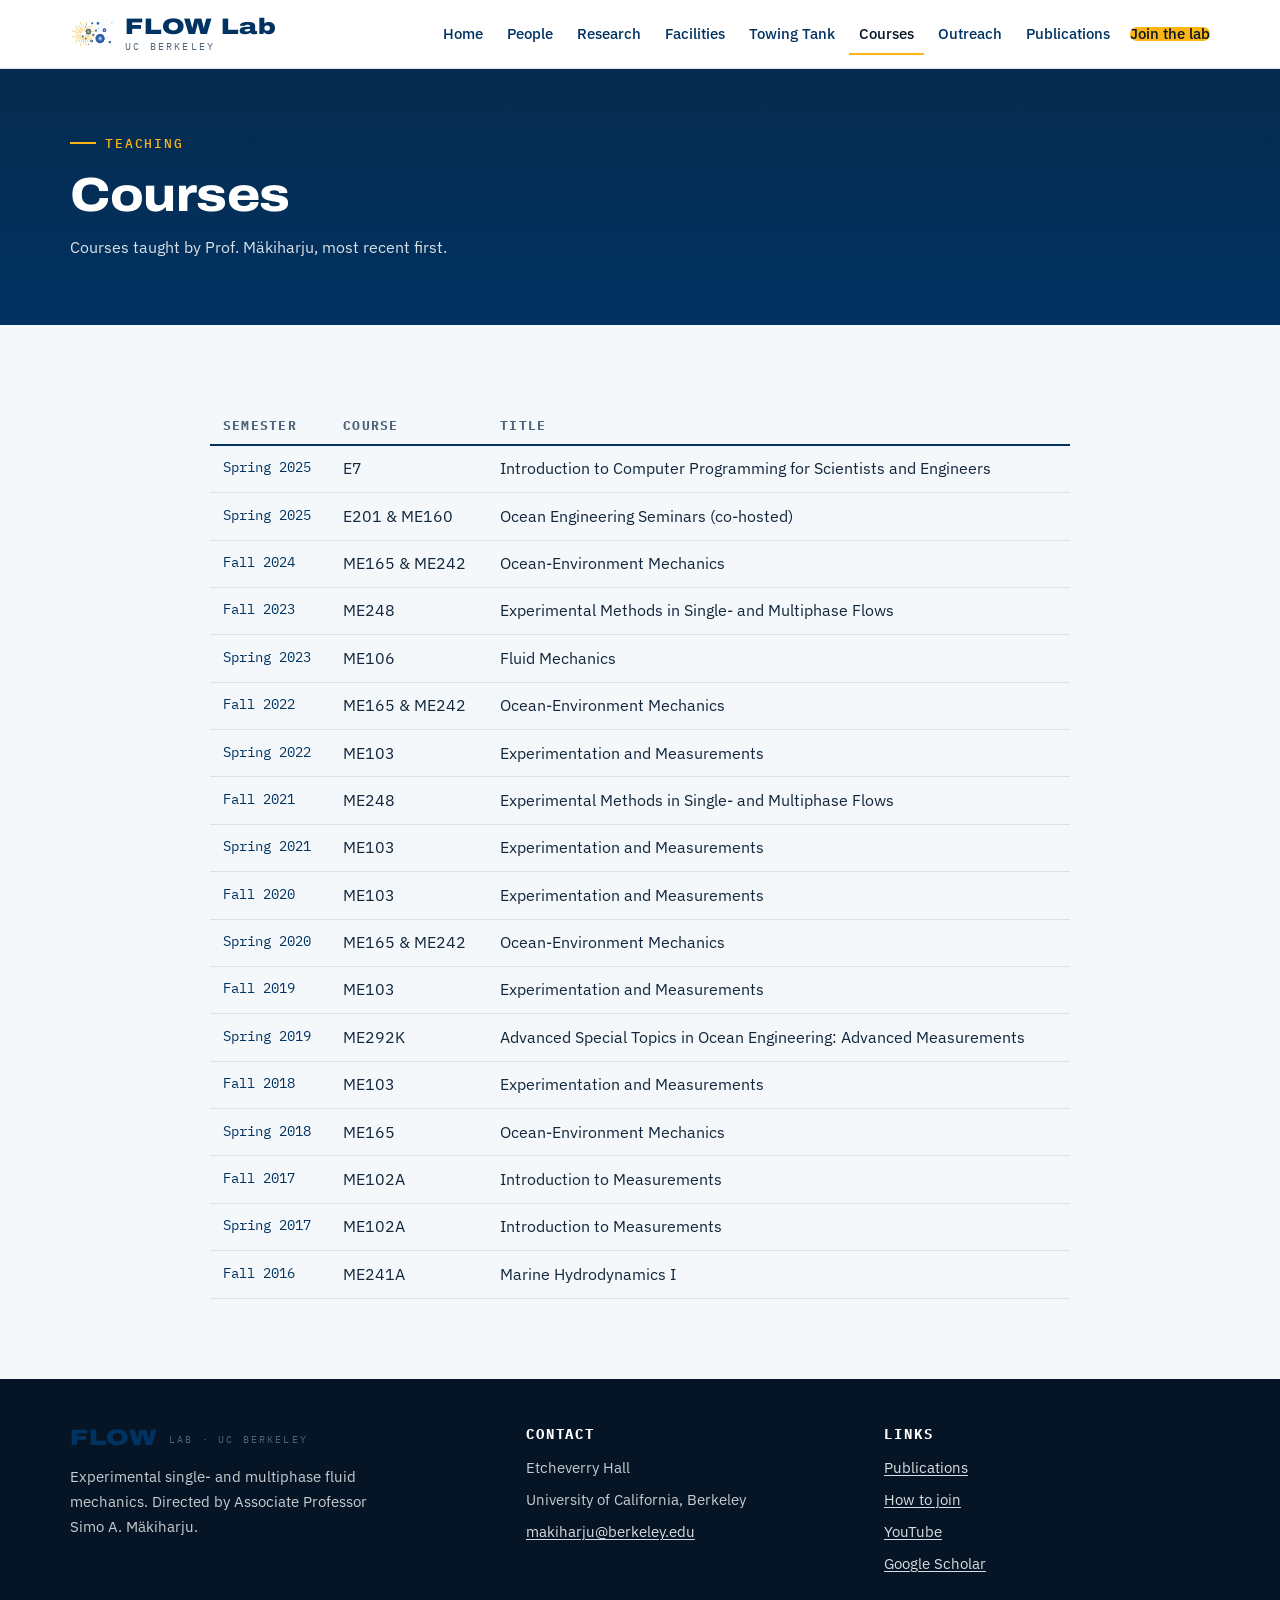
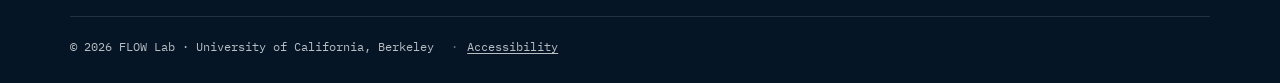
==== courses.html @ 6fd6cc65 "Add files via upload" ====
<!DOCTYPE html>
<!-- =====================================================================
     FLOW LAB · COURSES — one table row per semester, newest at the top of <tbody>.
     Site docs: README.md · Shared header/footer are duplicated on every
     page — edit them everywhere or use a tool like sed for global changes.
     ===================================================================== -->
<html lang="en">
<head>
  <meta charset="UTF-8">
  <meta name="viewport" content="width=device-width, initial-scale=1">
  <title>Courses — FLOW Lab</title>
  <meta name="description" content="Courses taught by Professor Simo Mäkiharju at UC Berkeley Mechanical Engineering.">
  <link rel="preconnect" href="https://fonts.googleapis.com">
  <link rel="preconnect" href="https://fonts.gstatic.com" crossorigin>
  <link href="https://fonts.googleapis.com/css2?family=Archivo:wdth,wght@62..125,400..900&family=IBM+Plex+Sans:wght@400;500;600;700&family=IBM+Plex+Mono:wght@400;500&display=swap" rel="stylesheet">
  <link rel="stylesheet" href="css/style.css">
  <link rel="icon" type="image/png" href="assets/img/favicon.png">
</head>
<body>
<a class="skip-link" href="#main">Skip to content</a>

<header class="site-head">
  <div class="container site-head__row">
    <a class="wordmark" href="index.html" aria-label="FLOW Lab home">
      <!-- Lab emblem (from the official logo). Swap assets/img/emblem.png to update. -->
      <img class="wordmark__emblem" src="assets/img/emblem.png" alt="" width="44" height="44">
      <span class="wordmark__text">
        <span class="wordmark__flow">FLOW Lab</span>
        <span class="wordmark__sub">UC Berkeley</span>
      </span>
    </a>
    <button class="nav-toggle" aria-expanded="false" aria-controls="site-nav">Menu</button>
    <nav id="site-nav" class="site-nav" aria-label="Main">
      <ul>
        <li><a href="index.html">Home</a></li>
        <li><a href="people.html">People</a></li>
        <li><a href="research-areas.html">Research</a></li>
        <li><a href="facilities-equipment.html">Facilities</a></li>
        <li><a href="physical-model-test-facility.html">Towing Tank</a></li>
        <li><a href="courses.html" aria-current="page">Courses</a></li>
        <li><a href="outreach.html">Outreach</a></li>
        <li><a href="publications.html">Publications</a></li>
        <li class="site-nav__cta"><a class="btn btn--gold" href="applying-to-join.html">Join the lab</a></li>
      </ul>
    </nav>
  </div>
</header>

<main id="main">

  <section class="page-hero">
    <div class="container">
      <p class="eyebrow">Teaching</p>
      <h1>Courses</h1>
      <p class="page-hero__lede">Courses taught by Prof. Mäkiharju, most recent first.</p>
    </div>
  </section>

  <section class="section">
    <div class="container" style="max-width:860px;">
      <table class="table">
        <thead>
          <tr><th scope="col">Semester</th><th scope="col">Course</th><th scope="col">Title</th></tr>
        </thead>
        <tbody>
          <!-- TO ADD A SEMESTER: copy a row and place it at the top of tbody -->
          <tr><td>Spring 2025</td><td>E7</td><td>Introduction to Computer Programming for Scientists and Engineers</td></tr>
          <tr><td>Spring 2025</td><td>E201 &amp; ME160</td><td>Ocean Engineering Seminars (co-hosted)</td></tr>
          <tr><td>Fall 2024</td><td>ME165 &amp; ME242</td><td>Ocean-Environment Mechanics</td></tr>
          <tr><td>Fall 2023</td><td>ME248</td><td>Experimental Methods in Single- and Multiphase Flows</td></tr>
          <tr><td>Spring 2023</td><td>ME106</td><td>Fluid Mechanics</td></tr>
          <tr><td>Fall 2022</td><td>ME165 &amp; ME242</td><td>Ocean-Environment Mechanics</td></tr>
          <tr><td>Spring 2022</td><td>ME103</td><td>Experimentation and Measurements</td></tr>
          <tr><td>Fall 2021</td><td>ME248</td><td>Experimental Methods in Single- and Multiphase Flows</td></tr>
          <tr><td>Spring 2021</td><td>ME103</td><td>Experimentation and Measurements</td></tr>
          <tr><td>Fall 2020</td><td>ME103</td><td>Experimentation and Measurements</td></tr>
          <tr><td>Spring 2020</td><td>ME165 &amp; ME242</td><td>Ocean-Environment Mechanics</td></tr>
          <tr><td>Fall 2019</td><td>ME103</td><td>Experimentation and Measurements</td></tr>
          <tr><td>Spring 2019</td><td>ME292K</td><td>Advanced Special Topics in Ocean Engineering: Advanced Measurements</td></tr>
          <tr><td>Fall 2018</td><td>ME103</td><td>Experimentation and Measurements</td></tr>
          <tr><td>Spring 2018</td><td>ME165</td><td>Ocean-Environment Mechanics</td></tr>
          <tr><td>Fall 2017</td><td>ME102A</td><td>Introduction to Measurements</td></tr>
          <tr><td>Spring 2017</td><td>ME102A</td><td>Introduction to Measurements</td></tr>
          <tr><td>Fall 2016</td><td>ME241A</td><td>Marine Hydrodynamics I</td></tr>
        </tbody>
      </table>
    </div>
  </section>

</main>

<footer class="site-foot">
  <div class="container site-foot__grid">
    <div>
      <a class="wordmark" href="index.html" aria-label="FLOW Lab home">
        <span class="wordmark__flow">FLOW</span>
        <span class="wordmark__sub">Lab · UC Berkeley</span>
      </a>
      <p style="margin-top:1rem; max-width:34ch; font-size:0.94rem;">
        Experimental single- and multiphase fluid mechanics. Directed by
        Associate Professor Simo A. Mäkiharju.
      </p>
    </div>
    <div>
      <h4>Contact</h4>
      <ul>
        <li>Etcheverry Hall</li>
        <li>University of California, Berkeley</li>
        <li><a href="mailto:makiharju@berkeley.edu">makiharju@berkeley.edu</a></li>
      </ul>
    </div>
    <div>
      <h4>Links</h4>
      <ul>
        <li><a href="publications.html">Publications</a></li>
        <li><a href="applying-to-join.html">How to join</a></li>
        <li><a href="https://www.youtube.com/@FLOWlab_fluids/featured">YouTube</a></li>
        <li><a href="https://scholar.google.com/citations?user=E8e8-Z8AAAAJ">Google Scholar</a></li>
      </ul>
    </div>
  </div>
  <div class="container site-foot__legal">
    <span>© <span id="year">2026</span> FLOW Lab · University of California, Berkeley</span>
    <span class="legal-sep" aria-hidden="true">·</span><a href="https://dap.berkeley.edu/get-help/report-web-accessibility-issue">Accessibility</a>
  </div>
</footer>

<script src="js/main.js"></script>
</body>
</html>
---- css/style.css ----
/* ==========================================================================
   FLOW LAB — UC BERKELEY · site stylesheet
   --------------------------------------------------------------------------
   One file, no build step. Sections:
     1. Design tokens  (colors, type, spacing — EDIT HERE FIRST)
     2. Base & typography
     3. Header / navigation
     4. Hero (home) + rising bubbles
     5. Page hero (interior pages)
     6. Sections, cards, paper cards
     7. People, media, spec lists, tables
     8. Callouts, sponsors, footer
     9. Utilities, reveal animation, accessibility
   ========================================================================== */

/* --------------------------------------------------------------------------
   1. DESIGN TOKENS — change the look of the whole site from here
   -------------------------------------------------------------------------- */
:root {
  /* Color — Berkeley navy + California Gold */
  --navy-950: #051526;   /* deepest water: hero bottom, footer          */
  --navy-900: #072B4E;   /* hero / header background                    */
  --navy-800: #0D3A66;   /* hover states on navy                        */
  --berkeley: #003262;   /* official Berkeley Blue (bands, headings)    */
  --sea:      #2E7CB0;   /* secondary accent (rules, icons)             */
  --gold:     #FDB515;   /* California Gold — the accent. Use sparingly */
  --gold-deep:#DE9A00;   /* gold hover                                  */
  --paper:    #F4F8FA;   /* page background, cool lab-white             */
  --card:     #FFFFFF;   /* card surfaces                               */
  --fig-bg:   #E9F0F5;   /* letterbox behind paper figures              */
  --ink:      #12263C;   /* body text on light                          */
  --slate:    #4C6379;   /* muted text, captions                        */
  --line:     #D8E2EA;   /* hairlines, card borders                     */

  /* Type — display / body / utility */
  --font-display: "Archivo", "Helvetica Neue", Arial, sans-serif;
  --font-body:    "IBM Plex Sans", "Segoe UI", system-ui, sans-serif;
  --font-mono:    "IBM Plex Mono", "SFMono-Regular", Consolas, monospace;

  /* Fluid type scale */
  --fs-hero: clamp(2.4rem, 5.6vw, 4.3rem);
  --fs-h1:   clamp(2rem, 4vw, 3rem);
  --fs-h2:   clamp(1.5rem, 2.6vw, 2.1rem);
  --fs-h3:   1.17rem;
  --fs-body: 1.02rem;
  --fs-small:0.9rem;
  --fs-mono: 0.8rem;

  /* Layout */
  --container: 1140px;
  --radius: 12px;
  --shadow: 0 1px 2px rgba(7, 43, 78, 0.06), 0 10px 28px -18px rgba(7, 43, 78, 0.25);
  --shadow-lift: 0 2px 4px rgba(7, 43, 78, 0.07), 0 18px 40px -18px rgba(7, 43, 78, 0.32);
}

/* --------------------------------------------------------------------------
   2. BASE & TYPOGRAPHY
   -------------------------------------------------------------------------- */
*, *::before, *::after { box-sizing: border-box; }

html { scroll-behavior: smooth; }

body {
  margin: 0;
  font-family: var(--font-body);
  font-size: var(--fs-body);
  line-height: 1.65;
  color: var(--ink);
  background: var(--paper);
  -webkit-font-smoothing: antialiased;
}

img, video, iframe { max-width: 100%; height: auto; display: block; }

h1, h2, h3, h4 {
  font-family: var(--font-display);
  font-stretch: 112%;               /* Archivo width axis: slightly expanded */
  line-height: 1.12;
  letter-spacing: -0.01em;
  color: var(--berkeley);
  margin: 0 0 0.5em;
}
h1 { font-size: var(--fs-h1); font-weight: 800; }
h2 { font-size: var(--fs-h2); font-weight: 800; }
h3 { font-size: var(--fs-h3); font-weight: 700; font-stretch: 106%; }

p { margin: 0 0 1em; }
a { color: var(--sea); text-decoration-thickness: 1px; text-underline-offset: 2px; }
a:hover { color: var(--berkeley); }

.container { width: min(var(--container), 100% - 2.5rem); margin-inline: auto; }

/* Mono eyebrow used above headings site-wide */
.eyebrow {
  font-family: var(--font-mono);
  font-size: var(--fs-mono);
  font-weight: 500;
  letter-spacing: 0.14em;
  text-transform: uppercase;
  color: var(--sea);
  margin: 0 0 0.9rem;
}
.eyebrow::before {
  content: "";
  display: inline-block;
  width: 1.6rem; height: 2px;
  background: var(--gold);
  vertical-align: 0.28em;
  margin-right: 0.6rem;
}

/* Figure captions — set in mono like a journal figure */
.figcap {
  font-family: var(--font-mono);
  font-size: var(--fs-mono);
  color: var(--slate);
  line-height: 1.55;
  margin-top: 0.7rem;
}

/* --------------------------------------------------------------------------
   3. HEADER / NAVIGATION  (identical markup on every page)
   -------------------------------------------------------------------------- */
.skip-link {
  position: absolute; left: 1rem; top: -3rem;
  background: var(--gold); color: var(--navy-950);
  padding: 0.5rem 1rem; border-radius: 6px; z-index: 100;
  font-weight: 600; transition: top 0.15s ease;
}
.skip-link:focus { top: 1rem; }

.site-head {
  position: sticky; top: 0; z-index: 50;
  background: #fff;                    /* white bar so the blue/gold logo reads */
  border-bottom: 1px solid var(--line);
}
.site-head__row {
  display: flex; align-items: center; justify-content: space-between;
  gap: 1rem; min-height: 68px;
}

/* Wordmark — lab emblem + name */
.wordmark { display: flex; align-items: center; gap: 0.7rem; text-decoration: none; line-height: 1; }
.wordmark__emblem { width: 44px; height: 44px; }
.wordmark__text { display: flex; flex-direction: column; }
.wordmark__flow {
  font-family: var(--font-display);
  font-stretch: 125%; font-weight: 900;
  font-size: 1.4rem; letter-spacing: 0.03em;
  color: var(--berkeley);
}
.wordmark__sub {
  font-family: var(--font-mono); font-size: 0.62rem;
  letter-spacing: 0.22em; text-transform: uppercase;
  color: var(--slate); margin-top: 4px;
}

.site-nav ul { list-style: none; margin: 0; padding: 0; display: flex; align-items: center; gap: 0.2rem; }
.site-nav a {
  display: block; padding: 0.55rem 0.65rem;
  font-size: 0.92rem; font-weight: 500;
  color: var(--berkeley); text-decoration: none;
  border-radius: 7px;
}
.site-nav a:hover { color: var(--navy-950); background: var(--fig-bg); }
.site-nav a[aria-current="page"] {
  color: var(--navy-950);
  box-shadow: inset 0 -2px 0 var(--gold);
  border-radius: 7px 7px 0 0;
}
.site-nav__cta { margin-left: 0.4rem; }
.site-nav__cta a { padding: 0; }
.site-nav__cta a:hover { background: none; }

.nav-toggle {
  display: none;
  font-family: var(--font-mono); font-size: 0.8rem; letter-spacing: 0.1em;
  background: transparent; color: var(--berkeley);
  border: 1px solid var(--line); border-radius: 7px;
  padding: 0.5rem 0.9rem; cursor: pointer;
}

/* Mobile nav */
@media (max-width: 980px) {
  .nav-toggle { display: inline-block; }
  .site-nav { display: none; position: absolute; left: 0; right: 0; top: 100%; background: #fff; border-bottom: 1px solid var(--line); box-shadow: var(--shadow); padding: 0.6rem 1.25rem 1.1rem; }
  .site-nav.is-open { display: block; }
  .site-nav ul { flex-direction: column; align-items: stretch; gap: 0.1rem; }
  .site-nav a { padding: 0.7rem 0.6rem; font-size: 1rem; }
  .site-nav a[aria-current="page"] { box-shadow: inset 3px 0 0 var(--gold); border-radius: 7px; }
  .site-nav__cta { margin: 0.6rem 0 0; }
}

/* Buttons */
.btn {
  display: inline-block; font-weight: 600; text-decoration: none;
  padding: 0.68rem 1.25rem; border-radius: 9px;
  font-size: 0.95rem; line-height: 1; transition: background 0.15s ease, transform 0.15s ease;
}
.btn--gold { background: var(--gold); color: var(--navy-950) !important; }
.btn--gold:hover { background: var(--gold-deep); transform: translateY(-1px); }
.btn--ghost { color: #fff !important; border: 1px solid rgba(255, 255, 255, 0.45); }
.btn--ghost:hover { border-color: #fff; background: rgba(255, 255, 255, 0.08); }
.btn--navy { background: var(--berkeley); color: #fff !important; }
.btn--navy:hover { background: var(--navy-800); }

/* --------------------------------------------------------------------------
   4. HERO (home) — deep water with rising bubbles
   -------------------------------------------------------------------------- */
.hero {
  position: relative; overflow: hidden;
  background:
    radial-gradient(1100px 620px at 18% -10%, #10456F 0%, rgba(16, 69, 111, 0) 60%),
    linear-gradient(180deg, var(--navy-900) 0%, var(--navy-950) 100%);
  color: #fff;
  padding: clamp(4.2rem, 9vw, 7.5rem) 0 clamp(3.2rem, 6vw, 5rem);
}
.hero .eyebrow { color: var(--gold); }
.hero__title {
  font-size: var(--fs-hero); font-weight: 900; font-stretch: 118%;
  color: #fff; max-width: 15ch; margin-bottom: 0.55em;
}
.hero__lede { font-size: 1.12rem; color: rgba(255, 255, 255, 0.85); max-width: 58ch; }
.hero__actions { display: flex; flex-wrap: wrap; gap: 0.8rem; margin-top: 1.8rem; }

/* Capability stats — real numbers from the lab, set like instrument readouts */
.hero__stats {
  display: flex; flex-wrap: wrap; gap: 0.6rem 2.4rem;
  margin-top: 3rem; padding-top: 1.4rem;
  border-top: 1px solid rgba(255, 255, 255, 0.16);
  font-family: var(--font-mono); font-size: var(--fs-mono);
  color: rgba(255, 255, 255, 0.75);
  position: relative; z-index: 2;
}
.hero__stats b { color: var(--gold); font-weight: 500; }

.hero .container { position: relative; z-index: 2; }

/* Rising bubbles — the signature. Decorative only (aria-hidden in HTML). */
.bubbles { position: absolute; inset: 0; z-index: 1; pointer-events: none; }
.bubbles span {
  position: absolute; bottom: -60px; display: block;
  border-radius: 50%;
  background: radial-gradient(circle at 32% 30%, rgba(255,255,255,0.5), rgba(255,255,255,0.05) 55%);
  border: 1px solid rgba(255, 255, 255, 0.28);
  animation: rise linear infinite;
  opacity: 0;
}
@keyframes rise {
  0%   { transform: translateY(0) translateX(0); opacity: 0; }
  8%   { opacity: 0.7; }
  50%  { transform: translateY(-46vh) translateX(14px); }
  92%  { opacity: 0.55; }
  100% { transform: translateY(-92vh) translateX(-8px); opacity: 0; }
}
.bubbles span:nth-child(1)  { left: 6%; width: 12px; height: 12px; animation-duration: 22s; animation-delay: 0s; }
.bubbles span:nth-child(2)  { left: 14%; width: 26px; height: 26px; animation-duration: 13s; animation-delay: 3s; }
.bubbles span:nth-child(3)  { left: 24%; width: 9px; height: 9px; animation-duration: 23s; animation-delay: 6s; }
.bubbles span:nth-child(4)  { left: 35%; width: 18px; height: 18px; animation-duration: 18s; animation-delay: 1.5s; }
.bubbles span:nth-child(5)  { left: 47%; width: 8px; height: 8px; animation-duration: 24s; animation-delay: 8s; }
.bubbles span:nth-child(6)  { left: 58%; width: 30px; height: 30px; animation-duration: 11s; animation-delay: 4s; }
.bubbles span:nth-child(7)  { left: 67%; width: 12px; height: 12px; animation-duration: 22s; animation-delay: 10s; }
.bubbles span:nth-child(8)  { left: 76%; width: 20px; height: 20px; animation-duration: 17s; animation-delay: 2s; }
.bubbles span:nth-child(9)  { left: 86%; width: 10px; height: 10px; animation-duration: 23s; animation-delay: 7s; }
.bubbles span:nth-child(10) { left: 93%; width: 15px; height: 15px; animation-duration: 20s; animation-delay: 5s; }

/* --------------------------------------------------------------------------
   5. PAGE HERO — slim navy band on interior pages
   -------------------------------------------------------------------------- */
.page-hero {
  background: linear-gradient(180deg, var(--navy-900), var(--berkeley));
  color: #fff;
  padding: clamp(2.6rem, 5vw, 4rem) 0;
}
.page-hero .eyebrow { color: var(--gold); }
.page-hero h1 { color: #fff; margin-bottom: 0.25em; }
.page-hero__lede { color: rgba(255, 255, 255, 0.85); max-width: 62ch; margin: 0; }

/* --------------------------------------------------------------------------
   6. SECTIONS & CARDS
   -------------------------------------------------------------------------- */
.section { padding: clamp(3rem, 6.5vw, 5rem) 0; }
.section--tint { background: #ECF2F6; }
.section--navy { background: linear-gradient(180deg, var(--navy-900), var(--navy-950)); color: #fff; }
.section--navy h2 { color: #fff; }
.section--navy .eyebrow { color: var(--gold); }

.section__head { max-width: 62ch; margin-bottom: 2.2rem; }
.section__head--row {
  max-width: none;
  display: flex; flex-wrap: wrap; align-items: end; justify-content: space-between; gap: 1rem;
}
.section__more { font-weight: 600; white-space: nowrap; }

/* --- Paper cards (front page: figure + a few words per paper) ------------- */
.paper-grid {
  display: grid; gap: 1.7rem;
  grid-template-columns: repeat(auto-fill, minmax(310px, 1fr));
}
.paper-card {
  background: var(--card);
  border: 1px solid var(--line);
  border-radius: var(--radius);
  overflow: hidden;
  box-shadow: var(--shadow);
  display: flex; flex-direction: column;
  transition: transform 0.18s ease, box-shadow 0.18s ease;
}
.paper-card:hover { transform: translateY(-3px); box-shadow: var(--shadow-lift); }

/* Figures are never cropped: contained + letterboxed, like a journal figure */
.paper-card__figwrap {
  display: block; background: var(--fig-bg);
  aspect-ratio: 4 / 3; padding: 0.9rem;
}
.paper-card__figwrap img { width: 100%; height: 100%; object-fit: contain; }

.paper-card__body { padding: 1.15rem 1.25rem 1.3rem; display: flex; flex-direction: column; gap: 0.45rem; flex: 1; }
.paper-card__meta {
  font-family: var(--font-mono); font-size: var(--fs-mono);
  color: var(--slate); letter-spacing: 0.03em; margin: 0;
}
.paper-card__meta b { color: var(--berkeley); font-weight: 500; }
.paper-card__title { margin: 0; font-size: 1.06rem; line-height: 1.35; }
.paper-card__title a { color: var(--berkeley); text-decoration: none; }
.paper-card__title a:hover { text-decoration: underline; text-decoration-color: var(--gold); text-decoration-thickness: 2px; }
.paper-card__note { margin: 0; font-size: 0.94rem; color: var(--slate); flex: 1; }
.paper-card__doi {
  margin: 0.35rem 0 0; font-family: var(--font-mono); font-size: var(--fs-mono);
}

/* --- Area tiles (research at a glance) ------------------------------------ */
.tile-grid { display: grid; gap: 1.4rem; grid-template-columns: repeat(auto-fill, minmax(240px, 1fr)); }
.tile {
  background: var(--card); border: 1px solid var(--line); border-radius: var(--radius);
  padding: 1.4rem 1.4rem 1.5rem; box-shadow: var(--shadow);
  text-decoration: none; display: block; color: var(--ink);
  transition: transform 0.18s ease, box-shadow 0.18s ease;
}
.tile:hover { transform: translateY(-3px); box-shadow: var(--shadow-lift); color: var(--ink); }
.tile h3 { margin-bottom: 0.4rem; }
.tile p { margin: 0; font-size: 0.93rem; color: var(--slate); }
.tile__kicker {
  font-family: var(--font-mono); font-size: 0.72rem; letter-spacing: 0.12em;
  text-transform: uppercase; color: var(--sea); display: block; margin-bottom: 0.7rem;
}

/* --------------------------------------------------------------------------
   7. CONTENT PATTERNS — prose, media rows, people, specs, tables
   -------------------------------------------------------------------------- */
.prose { max-width: 72ch; }
.prose h2 { margin-top: 2.2rem; }
.prose ul { padding-left: 1.2rem; }
.prose li { margin-bottom: 0.45rem; }

/* Alternating media/text rows (research page) */
.media-row {
  display: grid; grid-template-columns: 1fr 1fr; gap: 2.6rem;
  align-items: center; padding: 2.4rem 0;
  border-top: 1px solid var(--line);
}
.media-row:first-of-type { border-top: 0; }
.media-row--flip .media-row__media { order: 2; }
.media-row__media img,
.media-row__media video {
  border-radius: var(--radius); border: 1px solid var(--line);
  background: var(--fig-bg); width: 100%;
}
.media-row h3 { font-size: 1.35rem; }
@media (max-width: 800px) {
  .media-row { grid-template-columns: 1fr; gap: 1.2rem; }
  .media-row--flip .media-row__media { order: 0; }
}

/* Video embeds */
.video-grid { display: grid; gap: 1.6rem; grid-template-columns: repeat(auto-fit, minmax(300px, 1fr)); }
.video-embed { aspect-ratio: 16 / 9; width: 100%; border: 0; border-radius: var(--radius); background: var(--navy-950); }

/* People */
.people-grid { display: grid; gap: 1.5rem; grid-template-columns: repeat(auto-fill, minmax(215px, 1fr)); }
.person {
  background: var(--card); border: 1px solid var(--line); border-radius: var(--radius);
  padding: 1.1rem; text-align: center; box-shadow: var(--shadow);
}
.person__photo {
  width: 128px; height: 128px; border-radius: 50%;
  object-fit: cover; margin: 0.3rem auto 0.9rem;
  border: 3px solid var(--paper); box-shadow: 0 0 0 2px var(--line);
}
.person__initials {
  width: 128px; height: 128px; border-radius: 50%;
  margin: 0.3rem auto 0.9rem;
  display: grid; place-items: center;
  background: var(--berkeley); color: var(--gold);
  font-family: var(--font-display); font-weight: 800; font-size: 2rem; font-stretch: 115%;
}
.person h3 { margin-bottom: 0.15rem; }
.person__role { font-family: var(--font-mono); font-size: 0.75rem; letter-spacing: 0.08em; text-transform: uppercase; color: var(--slate); margin: 0 0 0.5rem; }
.person__links { font-size: var(--fs-small); }
.person__links a { margin: 0 0.3rem; }

/* Alumni — compact two-column list */
.alumni-list { columns: 2; column-gap: 3rem; list-style: none; padding: 0; margin: 0; }
.alumni-list li { break-inside: avoid; padding: 0.55rem 0; border-bottom: 1px solid var(--line); font-size: 0.95rem; }
.alumni-list b { color: var(--berkeley); font-weight: 600; }
.alumni-list span { color: var(--slate); }
@media (max-width: 720px) { .alumni-list { columns: 1; } }

/* Spec lists (facilities) — mono values, like an equipment schedule */
.spec-list { list-style: none; padding: 0; margin: 0; }
.spec-list li {
  padding: 0.7rem 0; border-bottom: 1px solid var(--line);
  display: flex; gap: 1rem; align-items: baseline;
}
.spec-list li::before { content: "▸"; color: var(--gold); flex: 0 0 auto; }

/* Simple tables (courses) */
.table { width: 100%; border-collapse: collapse; font-size: 0.97rem; }
.table th {
  text-align: left; font-family: var(--font-mono); font-size: var(--fs-mono);
  letter-spacing: 0.1em; text-transform: uppercase; color: var(--slate);
  border-bottom: 2px solid var(--berkeley); padding: 0.6rem 0.8rem 0.5rem;
}
.table td { padding: 0.65rem 0.8rem; border-bottom: 1px solid var(--line); vertical-align: top; }
.table td:first-child { font-family: var(--font-mono); font-size: 0.86rem; white-space: nowrap; color: var(--berkeley); }

/* Publications list */
.pub-list { list-style: none; padding: 0; margin: 0; counter-reset: pub; }
.pub-list > li {
  counter-increment: pub -1;   /* descending: <ol style="counter-reset: pub N+1"> */
  position: relative; padding: 1rem 0 1rem 3.4rem;
  border-bottom: 1px solid var(--line);
}
.pub-list > li::before {
  content: counter(pub);
  position: absolute; left: 0; top: 1.15rem;
  font-family: var(--font-mono); font-size: 0.85rem; color: var(--sea);
}
.pub-list b { color: var(--berkeley); font-weight: 600; }
.pub-list .pub-doi { font-family: var(--font-mono); font-size: var(--fs-mono); }
.pub-links { display: flex; flex-wrap: wrap; gap: 0.2rem 1.3rem;
  font-family: var(--font-mono); font-size: var(--fs-mono); margin-top: 0.3rem; }
.pub-award { display: block; margin-top: 0.3rem; font-size: 0.88rem;
  color: #7A5300; font-style: italic; }   /* dark gold: 6.9:1 on white */
.pub-note { color: var(--slate); }
.pub-fallback { color: var(--slate); }

/* --------------------------------------------------------------------------
   8. CALLOUTS, SPONSORS, FOOTER
   -------------------------------------------------------------------------- */
.callout {
  display: grid; grid-template-columns: 1.4fr auto; gap: 2rem; align-items: center;
}
@media (max-width: 720px) { .callout { grid-template-columns: 1fr; } }
.callout h2 { margin-bottom: 0.35rem; }
.callout p { margin: 0; color: rgba(255, 255, 255, 0.82); max-width: 55ch; }

.sponsor-row {
  display: flex; flex-wrap: wrap; align-items: center;
  gap: 1.2rem 2.6rem; margin-top: 1.4rem;
}
.sponsor-row img {
  height: 46px; width: auto;
  filter: grayscale(1) contrast(0.7); opacity: 0.75;
  transition: filter 0.15s ease, opacity 0.15s ease;
}
.sponsor-row img:hover { filter: none; opacity: 1; }
.sponsor-row .sponsor-text {
  font-family: var(--font-mono); font-size: 0.82rem; letter-spacing: 0.06em;
  color: var(--slate); border: 1px solid var(--line);
  padding: 0.55rem 0.9rem; border-radius: 8px; background: var(--card);
}

.site-foot { background: var(--navy-950); color: rgba(255, 255, 255, 0.78); }
.site-foot a { color: rgba(255, 255, 255, 0.85); }
.site-foot a:hover { color: var(--gold); }
.site-foot__grid {
  display: grid; gap: 2rem; grid-template-columns: 1.3fr 1fr 1fr;
  padding: 3rem 0 2rem;
}
@media (max-width: 780px) { .site-foot__grid { grid-template-columns: 1fr; } }
.site-foot h4 {
  color: #fff; font-size: 0.85rem; font-family: var(--font-mono);
  font-stretch: 100%; letter-spacing: 0.14em; text-transform: uppercase;
  margin-bottom: 0.9rem;
}
.site-foot ul { list-style: none; margin: 0; padding: 0; }
.site-foot li { margin-bottom: 0.45rem; font-size: 0.94rem; }
.site-foot__legal {
  border-top: 1px solid rgba(255, 255, 255, 0.12);
  padding: 1.2rem 0 1.6rem;
  font-family: var(--font-mono); font-size: 0.78rem;
  color: rgba(255, 255, 255, 0.72);   /* 9.1:1 on navy-950 */
}
.site-foot__legal a { color: rgba(255, 255, 255, 0.72); text-decoration: underline; text-underline-offset: 2px; }
.site-foot__legal a:hover, .site-foot__legal a:focus-visible { color: var(--gold); }
.site-foot__legal .legal-sep { margin: 0 0.6rem; opacity: 0.55; }

/* --------------------------------------------------------------------------
   9. UTILITIES, REVEAL, ACCESSIBILITY
   -------------------------------------------------------------------------- */
.mt-2 { margin-top: 2rem; }
.center { text-align: center; }

/* Scroll reveal — JS adds .is-in; harmless if JS is disabled */
.reveal { opacity: 1; transform: none; }
@media (prefers-reduced-motion: no-preference) {
  .js .reveal { opacity: 0; transform: translateY(14px); transition: opacity 0.5s ease, transform 0.5s ease; }
  .js .reveal.is-in { opacity: 1; transform: none; }
}

/* Research-area activity line + key papers (research-areas.html) */
.area-meta {
  display: flex; flex-wrap: wrap; align-items: center; gap: 0.5rem 0.9rem;
  margin: 0 0 0.8rem; font-family: var(--font-mono); font-size: var(--fs-mono);
  color: var(--slate);
}
.area-flag {
  display: inline-flex; align-items: center; gap: 0.4rem;
  color: var(--berkeley); font-weight: 500;
}
.area-flag::before {
  content: ""; width: 8px; height: 8px; border-radius: 50%;
  background: var(--gold); box-shadow: 0 0 0 3px rgba(253, 181, 21, 0.25);
}
.area-flag--past { color: var(--slate); }
.area-flag--past::before { background: var(--slate); box-shadow: none; opacity: 0.5; }
.area-papers { list-style: none; padding: 0; margin: 0.9rem 0 0; border-top: 1px solid var(--line); }
.area-papers > li { padding: 0.45rem 0 0; font-size: 0.9rem; line-height: 1.45; }
.area-papers > li:first-child { padding-top: 0.7rem; }
.area-papers__label {
  font-family: var(--font-mono); font-size: 0.72rem; letter-spacing: 0.14em;
  text-transform: uppercase; color: var(--slate); margin: 0.9rem 0 0;
}
.area-papers a { color: var(--berkeley); text-decoration: none;
  text-decoration-color: var(--gold); }
.area-papers a:hover { text-decoration: underline; text-decoration-thickness: 2px; }
/* Tile sub-topic list on the homepage */
.tile__topics {
  margin: 0.7rem 0 0; padding: 0; list-style: none;
  font-family: var(--font-mono); font-size: 0.78rem; line-height: 1.7; color: var(--slate);
}
.tile__topics li::before { content: "→ "; color: var(--gold); }

/* Motion off: hide bubbles, kill smooth scroll */
@media (prefers-reduced-motion: reduce) {
  html { scroll-behavior: auto; }
  .bubbles { display: none; }
  * { animation-duration: 0.001s !important; transition-duration: 0.001s !important; }
}

/* Keyboard focus */
:focus-visible { outline: 3px solid var(--berkeley); outline-offset: 2px; border-radius: 4px; }
.hero :focus-visible, .page-hero :focus-visible,
.section--navy :focus-visible, .site-foot :focus-visible { outline-color: var(--gold); }

::selection { background: var(--gold); color: var(--navy-950); }
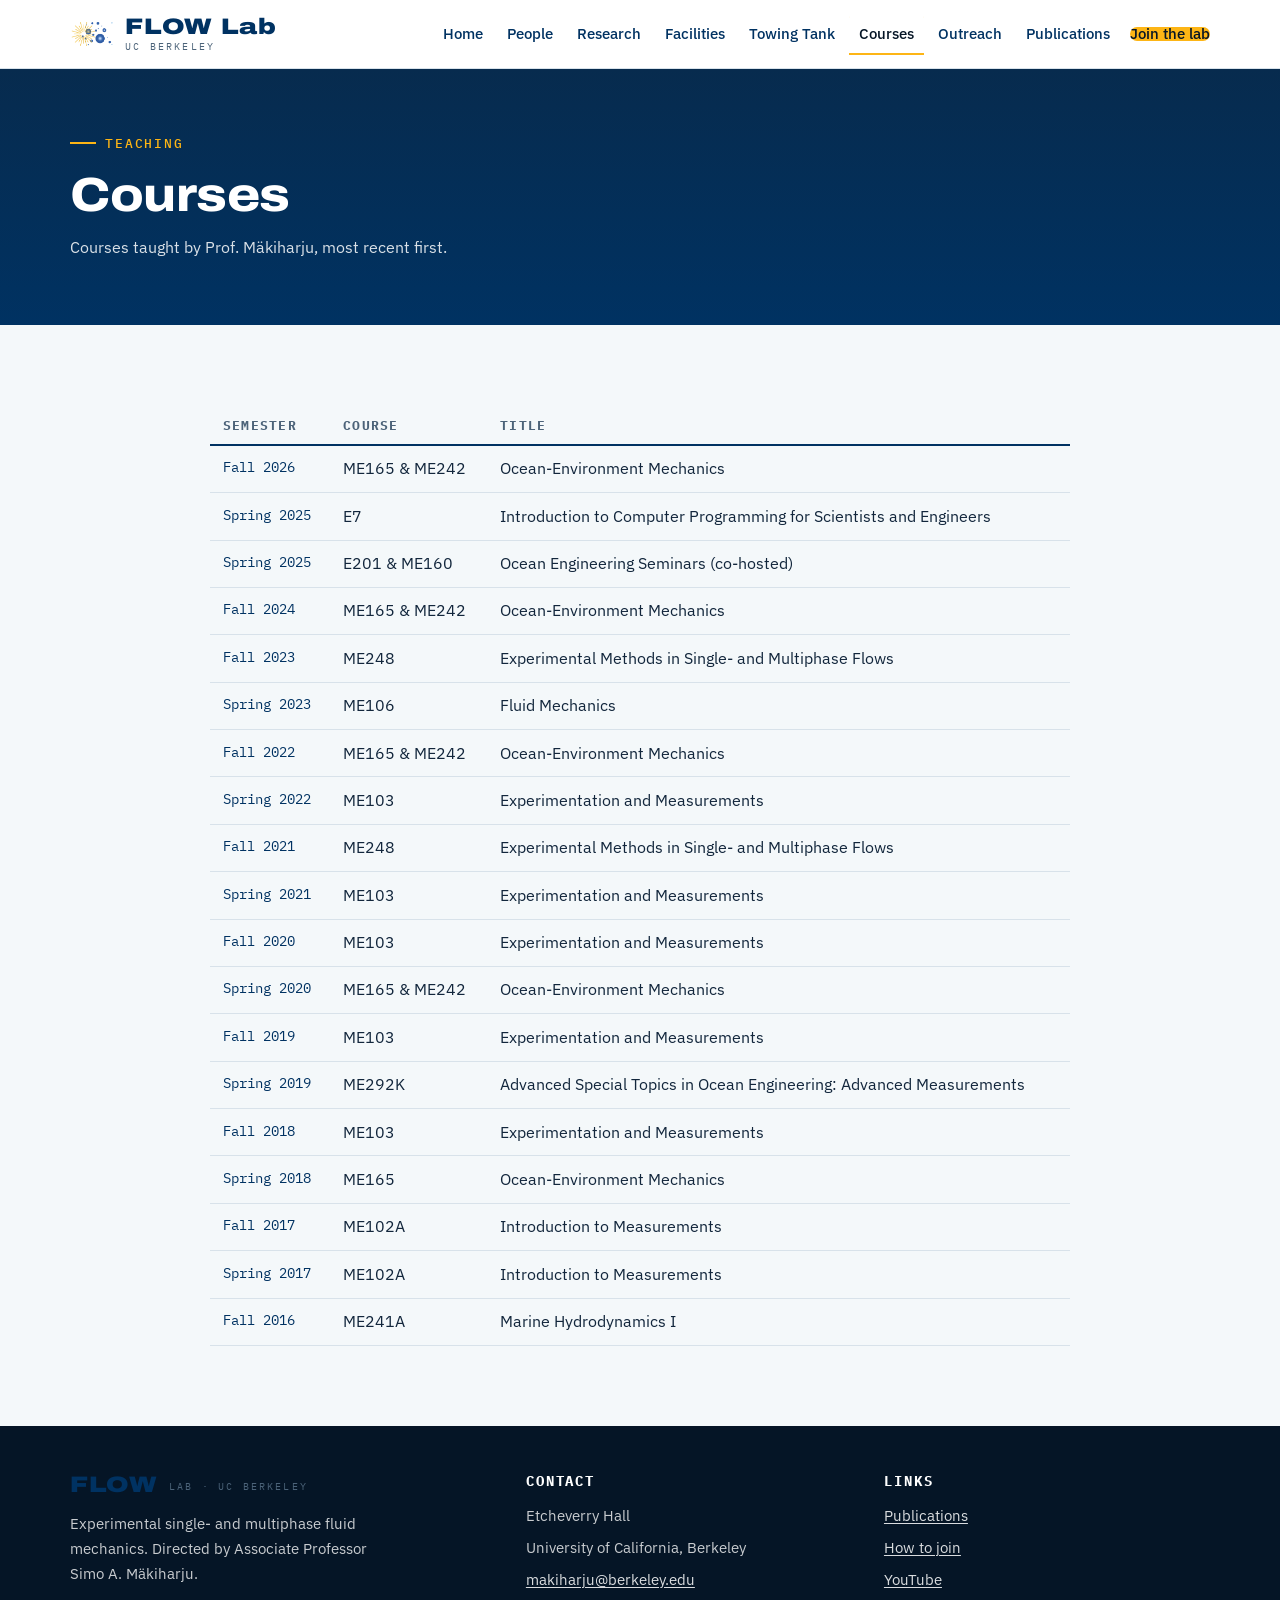
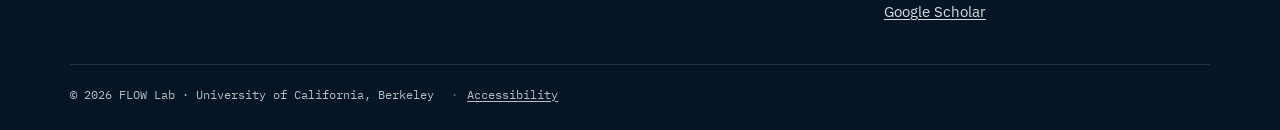
==== commit 70b63e43: "Add Fall 2026 semester course details" ====
--- a/courses.html
+++ b/courses.html
@@ -64,6 +64,7 @@
         </thead>
         <tbody>
           <!-- TO ADD A SEMESTER: copy a row and place it at the top of tbody -->
+          <tr><td>Fall 2026</td><td>ME165 &amp; ME242</td><td>Ocean-Environment Mechanics</td></tr>
           <tr><td>Spring 2025</td><td>E7</td><td>Introduction to Computer Programming for Scientists and Engineers</td></tr>
           <tr><td>Spring 2025</td><td>E201 &amp; ME160</td><td>Ocean Engineering Seminars (co-hosted)</td></tr>
           <tr><td>Fall 2024</td><td>ME165 &amp; ME242</td><td>Ocean-Environment Mechanics</td></tr>
